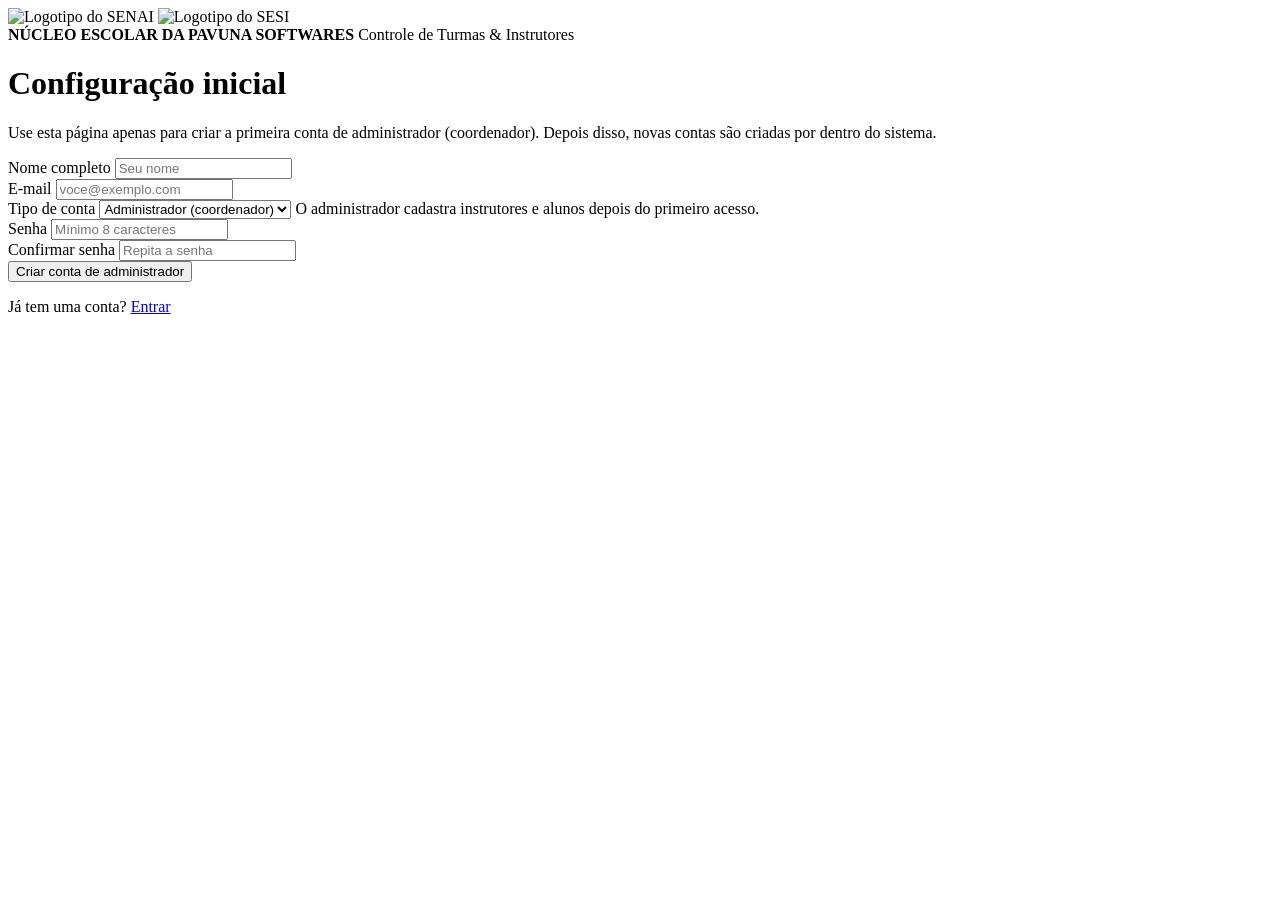
==== teste/cadastro.html @ 55eb9b7d "Add files via upload" ====
<!DOCTYPE html>
<html lang="pt-BR">
<head>
<meta charset="UTF-8">
<meta name="viewport" content="width=device-width, initial-scale=1.0">
<title>Configuração inicial · Pavuna Softwares</title>
<link rel="preconnect" href="https://fonts.googleapis.com">
<link href="https://fonts.googleapis.com/css2?family=Space+Grotesk:wght@500;600;700&family=Inter:wght@400;500;600;700&family=IBM+Plex+Mono:wght@500&display=swap" rel="stylesheet">
<link rel="stylesheet" href="../css/auth.css">
</head>
<body class="auth-body" data-raiz="../">

  <div vw class="enabled">
    <div vw-access-button class="active" title="Ativar VLibras (tradução para Libras)"></div>
    <div vw-plugin-wrapper><div class="vw-plugin-top-wrapper"></div></div>
  </div>
  <script src="https://vlibras.gov.br/app/vlibras-plugin.js"></script>
  <script>if (window.VLibras) { new window.VLibras.Widget('https://vlibras.gov.br/app'); }</script>

<main class="auth-wrap">
  <div class="auth-brand">
    <div class="auth-brand-icon">
      <img src="../img/senai-logo.png" alt="Logotipo do SENAI">
      <img src="../img/sesi-logo.png" alt="Logotipo do SESI">
    </div>
    <div class="auth-brand-text">
      <strong>NÚCLEO ESCOLAR DA PAVUNA SOFTWARES</strong>
      <span>Controle de Turmas &amp; Instrutores</span>
    </div>
  </div>

  <div class="auth-card">
    <h1>Configuração inicial</h1>
    <p class="auth-sub">Use esta página apenas para criar a primeira conta de administrador (coordenador). Depois disso, novas contas são criadas por dentro do sistema.</p>

    <div class="auth-alert" id="cadastroAlerta" role="alert"></div>

    <form id="formCadastro" novalidate>
      <div class="auth-field">
        <label for="nome">Nome completo</label>
        <input type="text" id="nome" placeholder="Seu nome" autocomplete="name" required aria-required="true">
        <span class="auth-error" id="nome-erro"></span>
      </div>

      <div class="auth-field">
        <label for="email">E-mail</label>
        <input type="email" id="email" placeholder="voce@exemplo.com" autocomplete="email" required aria-required="true">
        <span class="auth-error" id="email-erro"></span>
      </div>

      <div class="auth-field">
        <label for="tipo">Tipo de conta</label>
        <select id="tipo">
          <option value="coordenador">Administrador (coordenador)</option>
        </select>
        <span class="auth-hint">O administrador cadastra instrutores e alunos depois do primeiro acesso.</span>
      </div>

      <div class="auth-field">
        <label for="senha">Senha</label>
         <input type="password" id="senha" placeholder="Mínimo 8 caracteres" autocomplete="new-password" required aria-required="true">
        <span class="auth-error" id="senha-erro"></span>
      </div>

      <div class="auth-field">
        <label for="confirmarSenha">Confirmar senha</label>
        <input type="password" id="confirmarSenha" placeholder="Repita a senha" autocomplete="new-password" required aria-required="true">
        <span class="auth-error" id="confirmarSenha-erro"></span>
      </div>

      <button type="submit" class="auth-submit">Criar conta de administrador</button>
    </form>

    <p class="auth-footer">Já tem uma conta? <a href="../index.html">Entrar</a></p>
  </div>
</main>

<script src="../js/dados-iniciais.js"></script>
<script src="../js/api-simulada.js"></script>
<script src="../js/auth.js"></script>
</body>
</html>
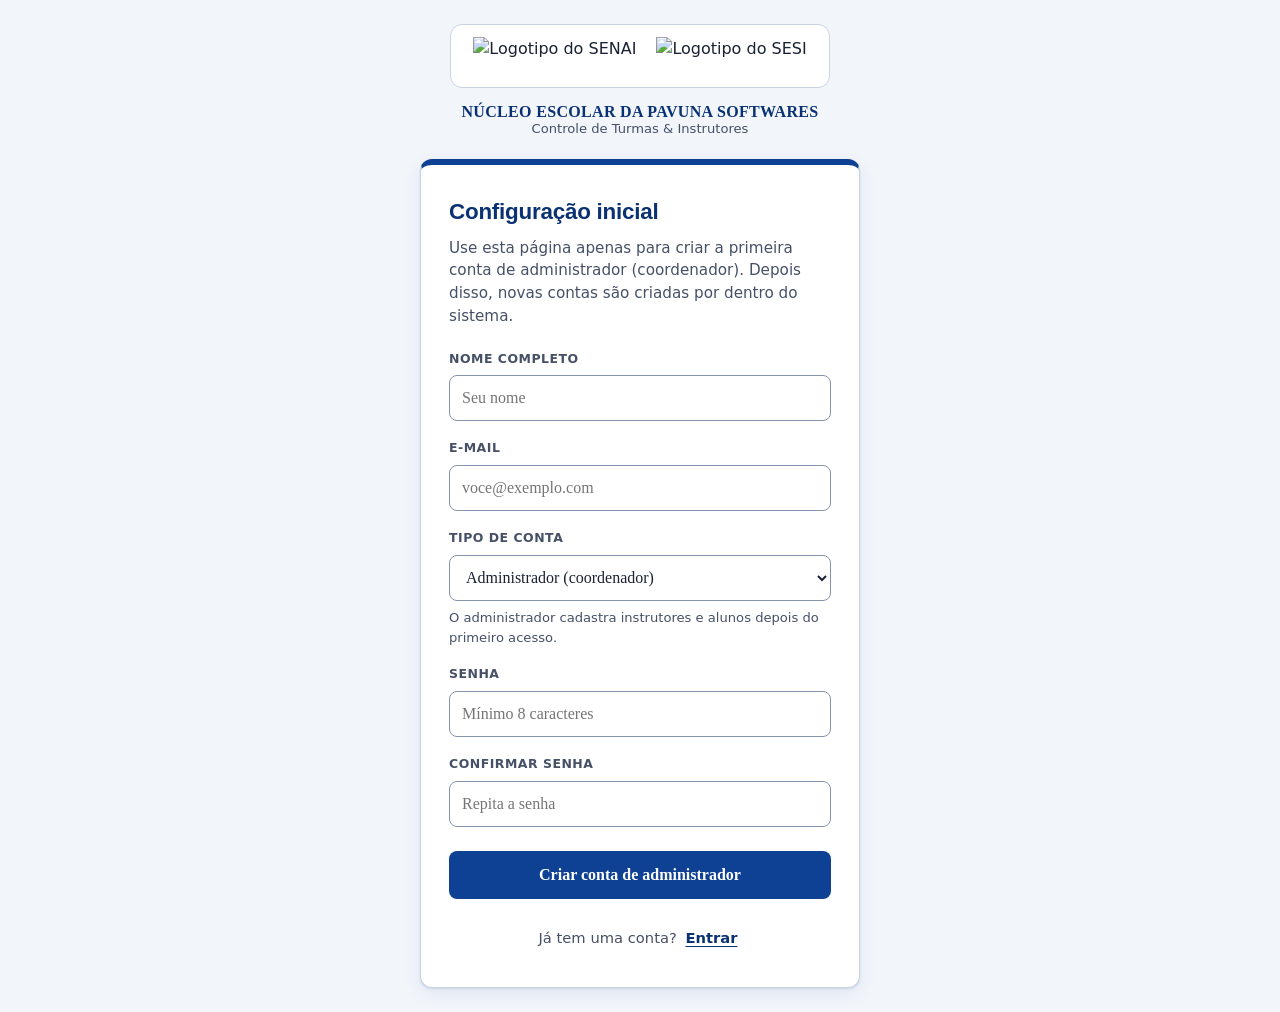
==== commit 2e635f7e: "Update stylesheet and links in cadastro.html" ====
--- a/teste/cadastro.html
+++ b/teste/cadastro.html
@@ -6,7 +6,7 @@
 <title>Configuração inicial · Pavuna Softwares</title>
 <link rel="preconnect" href="https://fonts.googleapis.com">
 <link href="https://fonts.googleapis.com/css2?family=Space+Grotesk:wght@500;600;700&family=Inter:wght@400;500;600;700&family=IBM+Plex+Mono:wght@500&display=swap" rel="stylesheet">
-<link rel="stylesheet" href="../css/auth.css">
+<link rel="stylesheet" href="auth.css">
 </head>
 <body class="auth-body" data-raiz="../">
 
@@ -71,7 +71,7 @@
       <button type="submit" class="auth-submit">Criar conta de administrador</button>
     </form>
 
-    <p class="auth-footer">Já tem uma conta? <a href="../index.html">Entrar</a></p>
+    <p class="auth-footer">Já tem uma conta? <a href="index.html">Entrar</a></p>
   </div>
 </main>
 
--- a/teste/auth.css
+++ b/teste/auth.css
@@ -0,0 +1,101 @@
+/* Páginas de acesso (login, cadastro inicial, esqueci/redefinir senha) — tema SESI/SENAI, sem verde */
+:root{
+  --bg: #F2F5FA;
+  --surface: #FFFFFF;
+  --ink: #1A2233;
+  --ink-soft: #465066;
+  --line: #CBD3E1;
+  --primary: #0E4194;
+  --primary-dark: #0A3273;
+  --primary-tint: #E4ECF8;
+  --accent: #E8490F;
+  --danger: #B3261E;
+  --danger-dark: #8C1D17;
+  --danger-tint: #FBE6E4;
+  --radius: 12px;
+  --shadow: 0 1px 2px rgba(14,65,148,.12), 0 6px 18px rgba(14,65,148,.08);
+}
+
+*{ box-sizing:border-box; }
+html{ scroll-behavior:smooth; }
+body.auth-body{
+  margin:0; min-height:100vh;
+  background:var(--bg); color:var(--ink);
+  font-family:'Inter',system-ui,sans-serif; line-height:1.5;
+  -webkit-font-smoothing:antialiased;
+  display:flex; align-items:center; justify-content:center; padding:24px;
+}
+h1,h2,h3{ font-family:'Space Grotesk',sans-serif; letter-spacing:-.01em; margin:0; }
+
+.sr-only{
+  position:absolute !important; width:1px !important; height:1px !important; padding:0 !important; margin:-1px !important;
+  overflow:hidden !important; clip:rect(0,0,0,0) !important; white-space:nowrap !important; border:0 !important;
+}
+:focus-visible{ outline:3px solid var(--primary); outline-offset:2px; }
+
+.auth-wrap{ width:100%; max-width:440px; }
+
+.auth-brand{ display:flex; flex-direction:column; align-items:center; gap:14px; margin-bottom:22px; text-align:center; }
+.auth-brand-icon{
+  display:flex; align-items:center; justify-content:center; gap:20px; flex-wrap:wrap;
+  background:#fff; border:1px solid var(--line); border-radius:var(--radius); padding:12px 22px;
+}
+.auth-brand-icon img{ height:38px; width:auto; display:block; }
+.auth-brand-text{ display:flex; flex-direction:column; line-height:1.2; }
+.auth-brand-text strong{ font-family:'Space Grotesk'; font-size:1rem; letter-spacing:.02em; color:var(--primary-dark); }
+.auth-brand-text span{ font-size:.82rem; color:var(--ink-soft); }
+
+.auth-card{
+  background:var(--surface); border:1px solid var(--line); border-top:6px solid var(--primary);
+  border-radius:var(--radius); box-shadow:var(--shadow); padding:30px 28px;
+}
+.auth-card h1{ font-size:1.4rem; color:var(--primary-dark); }
+.auth-card p.auth-sub{ margin:8px 0 22px; color:var(--ink-soft); font-size:.95rem; }
+
+.auth-field{ display:flex; flex-direction:column; gap:7px; margin-bottom:18px; }
+.auth-field label{ font-size:.78rem; font-weight:700; color:var(--ink-soft); text-transform:uppercase; letter-spacing:.04em; }
+.auth-field input, .auth-field select{
+  font-family:'Inter'; font-size:1rem; color:var(--ink);
+  border:1.5px solid #8794AD; border-radius:8px; padding:11px 12px; min-height:46px; background:#fff; width:100%;
+}
+.auth-field input:focus, .auth-field select:focus{ outline:3px solid var(--primary); outline-offset:1px; border-color:var(--primary); }
+.auth-field .auth-hint{ font-size:.82rem; color:var(--ink-soft); }
+.auth-field.field-error input, .auth-field.field-error select{ border-color:var(--danger); border-width:2px; }
+.auth-field .auth-error{ font-size:.85rem; font-weight:600; color:var(--danger-dark); display:none; }
+.auth-field.field-error .auth-error{ display:block; }
+
+.auth-submit{
+  appearance:none; border:none; cursor:pointer; width:100%; min-height:48px; padding:12px;
+  border-radius:8px; background:var(--primary); color:#fff;
+  font-family:'Inter'; font-weight:700; font-size:1rem; margin-top:6px; transition:background .15s;
+}
+.auth-submit:hover{ background:var(--primary-dark); }
+
+.auth-alert{ display:none; margin-bottom:18px; padding:12px 14px; border-radius:8px; font-size:.92rem; line-height:1.4; border:1px solid transparent; }
+.auth-alert.show{ display:block; }
+.auth-alert.error{ background:var(--danger-tint); color:var(--danger-dark); border-color:#EDB7B3; }
+.auth-alert.success{ background:var(--primary-tint); color:var(--primary-dark); border-color:#B5C7E6; }
+
+.auth-footer{ margin:20px 0 0; text-align:center; font-size:.92rem; color:var(--ink-soft); }
+.auth-footer a{ color:var(--primary-dark); font-weight:700; text-decoration:underline; text-underline-offset:3px; display:inline-block; padding:8px 4px; }
+.auth-footer a:hover{ color:var(--accent); }
+
+@media (prefers-reduced-motion: reduce){ html{ scroll-behavior:auto; } .auth-submit{ transition:none; } }
+
+/* ---------- Caixa de contas de demonstração (SISGED estático) ---------- */
+.demo-box{
+  margin-top:18px; padding:14px 16px;
+  background:var(--primary-tint); border:1px solid var(--line); border-radius:var(--radius);
+  font-size:.9rem; color:var(--ink-soft);
+}
+.demo-box strong{ display:block; color:var(--ink); margin-bottom:4px; }
+.demo-box p{ margin:0 0 10px; }
+.demo-lista{ display:flex; flex-wrap:wrap; gap:8px; }
+.demo-btn, .demo-reset{
+  font:inherit; font-weight:600; cursor:pointer; border-radius:8px; min-height:40px; padding:6px 14px;
+}
+.demo-btn{ background:var(--surface); color:var(--primary-dark); border:1px solid var(--primary); }
+.demo-btn:hover{ background:var(--primary); color:#fff; }
+.demo-reset{ margin-top:10px; background:transparent; color:var(--ink-soft); border:1px dashed var(--ink-soft); font-weight:500; font-size:.85rem; }
+.demo-reset:hover{ color:var(--danger); border-color:var(--danger); }
+.auth-alert a{ color:inherit; font-weight:700; text-decoration:underline; }
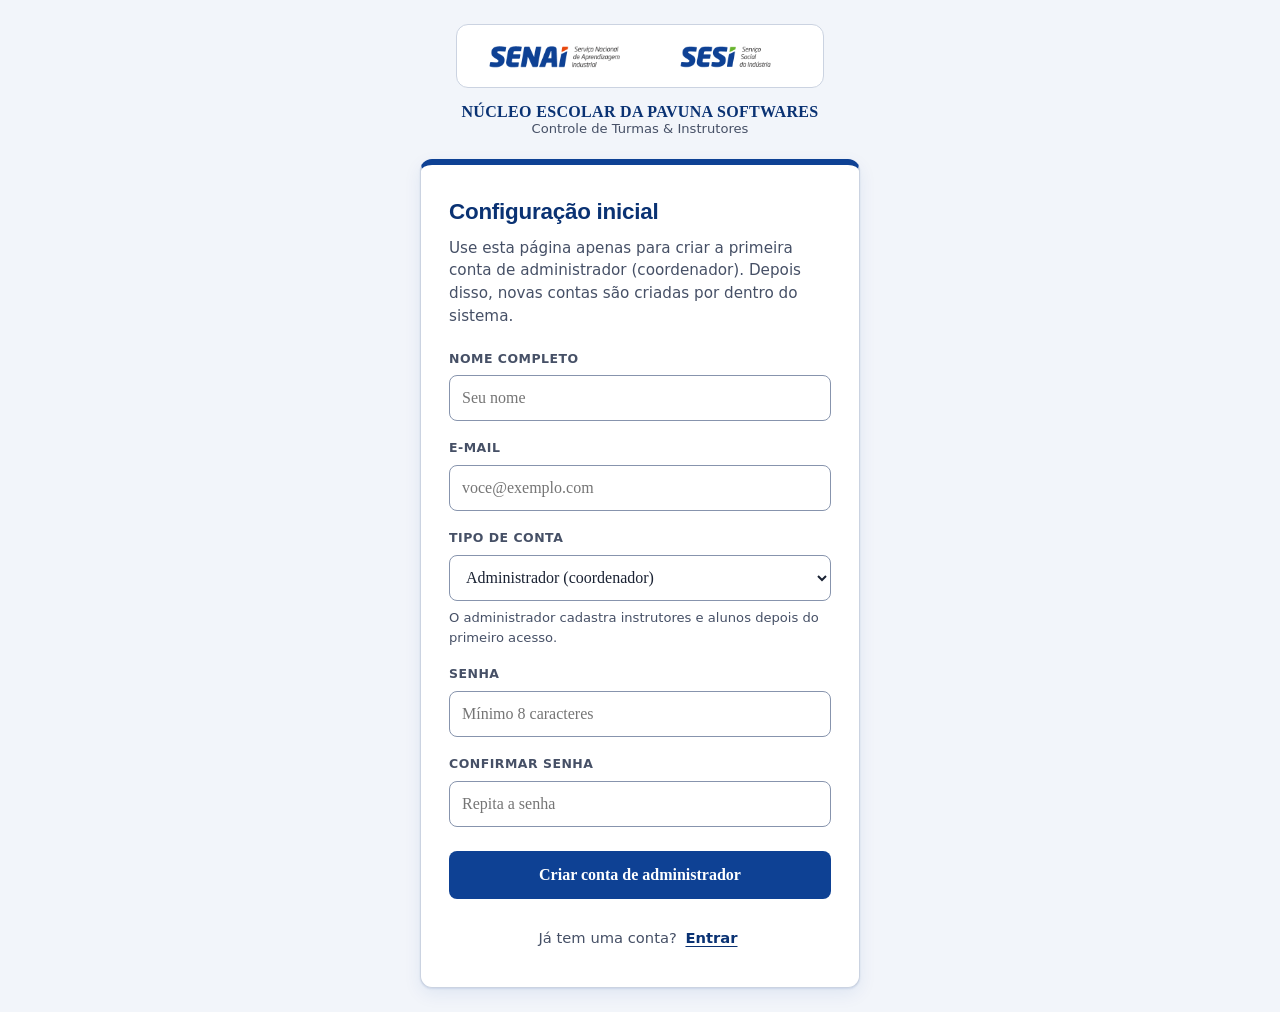
==== commit 071dd80a: "Add files via upload" ====
--- a/teste/cadastro.html
+++ b/teste/cadastro.html
@@ -20,8 +20,8 @@
 <main class="auth-wrap">
   <div class="auth-brand">
     <div class="auth-brand-icon">
-      <img src="../img/senai-logo.png" alt="Logotipo do SENAI">
-      <img src="../img/sesi-logo.png" alt="Logotipo do SESI">
+      <img src="senai-logo.png" alt="Logotipo do SENAI">
+      <img src="sesi-logo.png" alt="Logotipo do SESI">
     </div>
     <div class="auth-brand-text">
       <strong>NÚCLEO ESCOLAR DA PAVUNA SOFTWARES</strong>
@@ -75,8 +75,8 @@
   </div>
 </main>
 
-<script src="../js/dados-iniciais.js"></script>
-<script src="../js/api-simulada.js"></script>
-<script src="../js/auth.js"></script>
+<script src="dados-iniciais.js"></script>
+<script src="api-simulada.js"></script>
+<script src="auth.js"></script>
 </body>
 </html>
